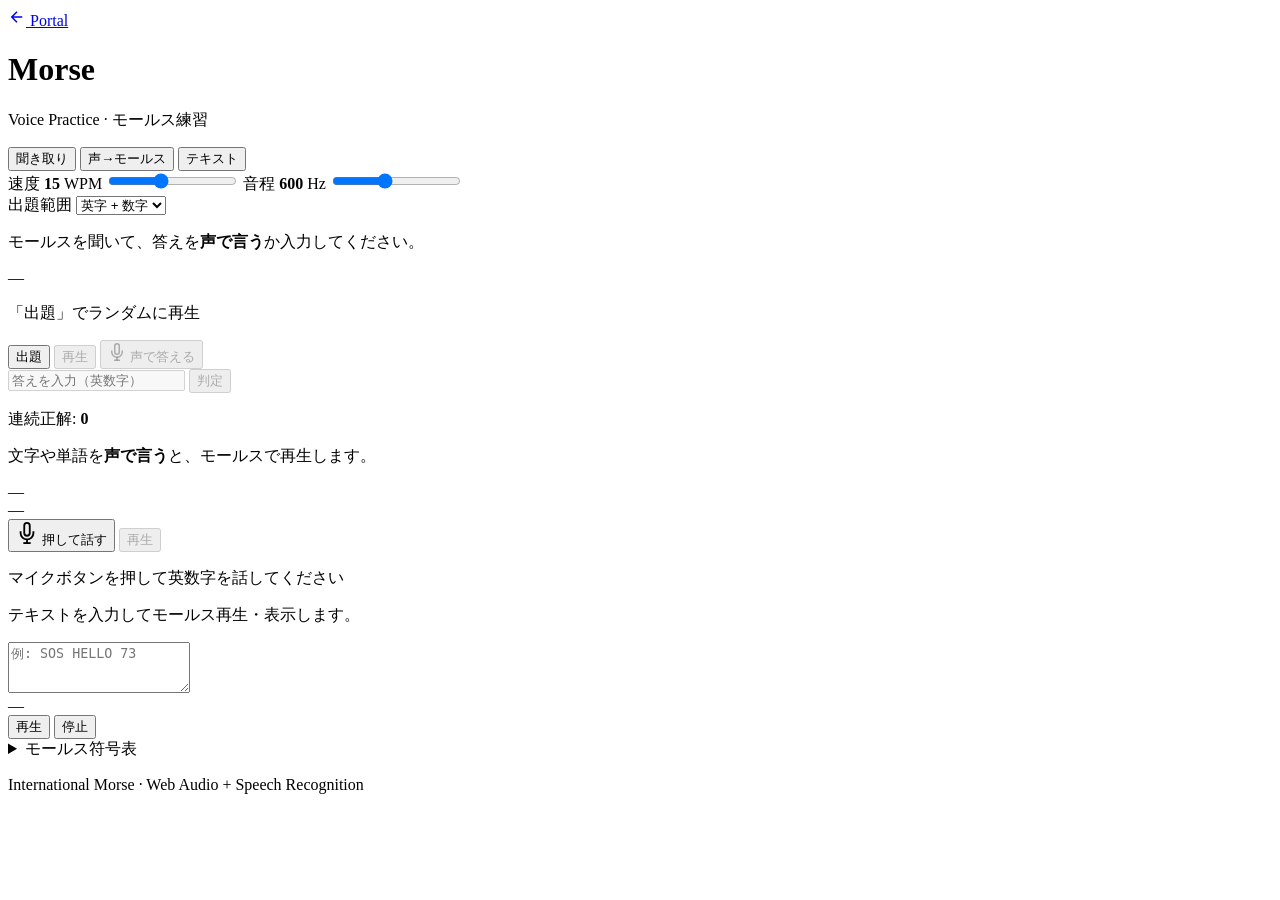
==== reitansai_special/morse/index.html @ 4c762202 "feat: add Morse voice practice site" ====
<!DOCTYPE html>
<html lang="ja">
<head>
  <meta charset="UTF-8">
  <meta name="viewport" content="width=device-width, initial-scale=1.0">
  <title>Morse Voice Practice</title>
  <meta name="description" content="声でモールス信号を練習するサイト">
  <link rel="preconnect" href="https://fonts.googleapis.com">
  <link rel="preconnect" href="https://fonts.gstatic.com" crossorigin>
  <link href="https://fonts.googleapis.com/css2?family=Outfit:wght@300;500;600;700&family=Zen+Kaku+Gothic+New:wght@400;500;700&family=JetBrains+Mono:wght@500;700&display=swap" rel="stylesheet">
  <link rel="stylesheet" href="style.css">
</head>
<body>
  <div class="bg-layer" aria-hidden="true">
    <div class="glow glow-1"></div>
    <div class="glow glow-2"></div>
    <div class="noise"></div>
  </div>

  <main class="app">
    <header class="header">
      <a href="../" class="back-link" aria-label="Portalへ戻る">
        <svg width="18" height="18" viewBox="0 0 24 24" fill="none" stroke="currentColor" stroke-width="2"><path d="M19 12H5M12 19l-7-7 7-7"/></svg>
        <span>Portal</span>
      </a>
      <h1 class="title">Morse</h1>
      <p class="subtitle">Voice Practice · モールス練習</p>
    </header>

    <nav class="tabs" role="tablist" aria-label="練習モード">
      <button type="button" class="tab active" data-mode="listen" role="tab" aria-selected="true">聞き取り</button>
      <button type="button" class="tab" data-mode="speak" role="tab" aria-selected="false">声→モールス</button>
      <button type="button" class="tab" data-mode="text" role="tab" aria-selected="false">テキスト</button>
    </nav>

    <section class="panel settings-panel">
      <div class="settings-row">
        <label class="setting">
          <span>速度 <strong id="wpm-value">15</strong> WPM</span>
          <input type="range" id="wpm" class="slider" min="5" max="30" value="15">
        </label>
        <label class="setting">
          <span>音程 <strong id="freq-value">600</strong> Hz</span>
          <input type="range" id="freq" class="slider" min="400" max="900" value="600" step="10">
        </label>
      </div>
      <div class="settings-row">
        <label class="setting char-set">
          <span>出題範囲</span>
          <select id="charset" class="select">
            <option value="letters">英字 A–Z</option>
            <option value="digits">数字 0–9</option>
            <option value="both" selected>英字 + 数字</option>
            <option value="common">よく使う語</option>
          </select>
        </label>
      </div>
    </section>

    <section class="panel mode-panel" id="panel-listen" data-panel="listen">
      <p class="mode-desc">モールスを聞いて、答えを<strong>声で言う</strong>か入力してください。</p>

      <div class="challenge">
        <div class="morse-visual" id="listen-morse" aria-live="polite">—</div>
        <p class="hint muted" id="listen-hint">「出題」でランダムに再生</p>
      </div>

      <div class="actions">
        <button type="button" id="listen-next" class="btn btn-primary">出題</button>
        <button type="button" id="listen-replay" class="btn btn-secondary" disabled>再生</button>
        <button type="button" id="listen-mic" class="btn btn-voice" disabled>
          <svg width="18" height="18" viewBox="0 0 24 24" fill="none" stroke="currentColor" stroke-width="2"><path d="M12 1a3 3 0 0 0-3 3v8a3 3 0 0 0 6 0V4a3 3 0 0 0-3-3z"/><path d="M19 10v2a7 7 0 0 1-14 0v-2"/><line x1="12" y1="19" x2="12" y2="23"/><line x1="8" y1="23" x2="16" y2="23"/></svg>
          声で答える
        </button>
      </div>

      <div class="answer-row">
        <input type="text" id="listen-input" class="input" placeholder="答えを入力（英数字）" autocomplete="off" maxlength="32" disabled>
        <button type="button" id="listen-check" class="btn btn-secondary" disabled>判定</button>
      </div>

      <p class="feedback" id="listen-feedback" role="status"></p>
      <p class="score muted">連続正解: <strong id="listen-streak">0</strong></p>
    </section>

    <section class="panel mode-panel hidden" id="panel-speak" data-panel="speak">
      <p class="mode-desc">文字や単語を<strong>声で言う</strong>と、モールスで再生します。</p>

      <div class="challenge">
        <div class="heard" id="speak-heard">—</div>
        <div class="morse-visual" id="speak-morse">—</div>
      </div>

      <div class="actions">
        <button type="button" id="speak-mic" class="btn btn-voice btn-lg">
          <svg width="22" height="22" viewBox="0 0 24 24" fill="none" stroke="currentColor" stroke-width="2"><path d="M12 1a3 3 0 0 0-3 3v8a3 3 0 0 0 6 0V4a3 3 0 0 0-3-3z"/><path d="M19 10v2a7 7 0 0 1-14 0v-2"/><line x1="12" y1="19" x2="12" y2="23"/><line x1="8" y1="23" x2="16" y2="23"/></svg>
          押して話す
        </button>
        <button type="button" id="speak-play" class="btn btn-secondary" disabled>再生</button>
      </div>
      <p class="feedback muted" id="speak-status">マイクボタンを押して英数字を話してください</p>
    </section>

    <section class="panel mode-panel hidden" id="panel-text" data-panel="text">
      <p class="mode-desc">テキストを入力してモールス再生・表示します。</p>

      <textarea id="text-input" class="textarea" rows="3" placeholder="例: SOS HELLO 73" maxlength="200"></textarea>
      <div class="morse-visual tall" id="text-morse">—</div>

      <div class="actions">
        <button type="button" id="text-play" class="btn btn-primary">再生</button>
        <button type="button" id="text-stop" class="btn btn-secondary">停止</button>
      </div>
    </section>

    <details class="panel ref-panel">
      <summary>モールス符号表</summary>
      <div class="ref-grid" id="ref-grid"></div>
    </details>

    <footer class="footer">
      <p>International Morse · Web Audio + Speech Recognition</p>
    </footer>
  </main>

  <script src="script.js"></script>
</body>
</html>
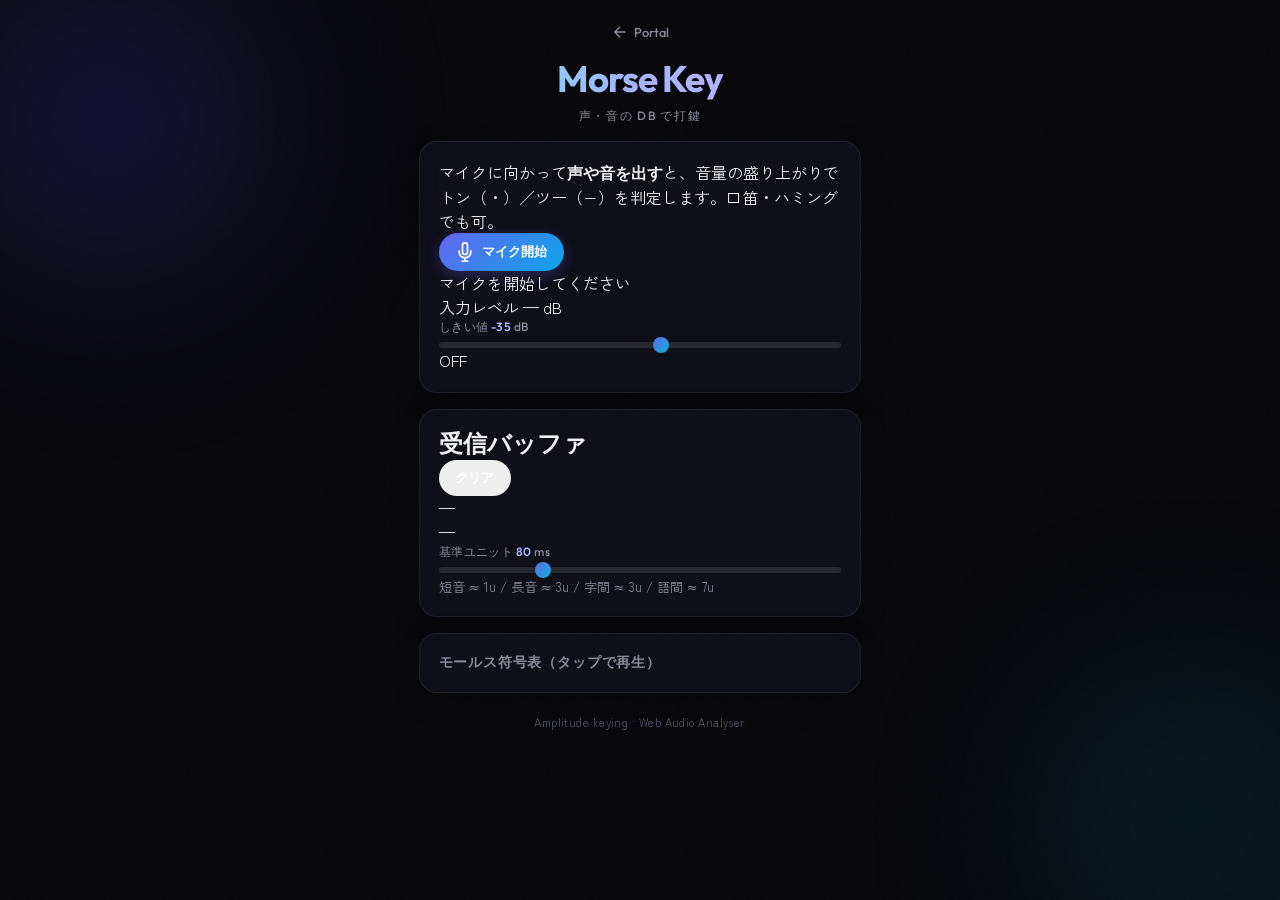
==== commit 74dfb02b: "rewrite: amplitude-based Morse keying (voice dB)" ====
--- a/reitansai_special/morse/index.html
+++ b/reitansai_special/morse/index.html
@@ -3,8 +3,8 @@
 <head>
   <meta charset="UTF-8">
   <meta name="viewport" content="width=device-width, initial-scale=1.0">
-  <title>Morse Voice Practice</title>
-  <meta name="description" content="声でモールス信号を練習するサイト">
+  <title>Morse Key — Voice Amplitude</title>
+  <meta name="description" content="声や音の大きさでモールス信号を打つ練習">
   <link rel="preconnect" href="https://fonts.googleapis.com">
   <link rel="preconnect" href="https://fonts.gstatic.com" crossorigin>
   <link href="https://fonts.googleapis.com/css2?family=Outfit:wght@300;500;600;700&family=Zen+Kaku+Gothic+New:wght@400;500;700&family=JetBrains+Mono:wght@500;700&display=swap" rel="stylesheet">
@@ -23,103 +23,69 @@
         <svg width="18" height="18" viewBox="0 0 24 24" fill="none" stroke="currentColor" stroke-width="2"><path d="M19 12H5M12 19l-7-7 7-7"/></svg>
         <span>Portal</span>
       </a>
-      <h1 class="title">Morse</h1>
-      <p class="subtitle">Voice Practice · モールス練習</p>
+      <h1 class="title">Morse Key</h1>
+      <p class="subtitle">声・音の dB で打鍵</p>
     </header>
 
-    <nav class="tabs" role="tablist" aria-label="練習モード">
-      <button type="button" class="tab active" data-mode="listen" role="tab" aria-selected="true">聞き取り</button>
-      <button type="button" class="tab" data-mode="speak" role="tab" aria-selected="false">声→モールス</button>
-      <button type="button" class="tab" data-mode="text" role="tab" aria-selected="false">テキスト</button>
-    </nav>
+    <section class="panel">
+      <p class="lead">
+        マイクに向かって<strong>声や音を出す</strong>と、音量の盛り上がりで<br>
+        トン（・）／ツー（−）を判定します。口笛・ハミングでも可。
+      </p>
 
-    <section class="panel settings-panel">
-      <div class="settings-row">
+      <button type="button" id="mic-toggle" class="btn btn-primary btn-block" aria-pressed="false">
+        <svg width="20" height="20" viewBox="0 0 24 24" fill="none" stroke="currentColor" stroke-width="2"><path d="M12 1a3 3 0 0 0-3 3v8a3 3 0 0 0 6 0V4a3 3 0 0 0-3-3z"/><path d="M19 10v2a7 7 0 0 1-14 0v-2"/><line x1="12" y1="19" x2="12" y2="23"/><line x1="8" y1="23" x2="16" y2="23"/></svg>
+        <span class="btn-label">マイク開始</span>
+      </button>
+
+      <p class="status" id="status">マイクを開始してください</p>
+
+      <div class="meter-block">
+        <div class="meter-labels">
+          <span>入力レベル</span>
+          <span id="db-readout">— dB</span>
+        </div>
+        <div class="meter-track">
+          <div class="meter-threshold" id="threshold-mark"></div>
+          <div class="meter-fill" id="level-fill"></div>
+        </div>
         <label class="setting">
-          <span>速度 <strong id="wpm-value">15</strong> WPM</span>
-          <input type="range" id="wpm" class="slider" min="5" max="30" value="15">
-        </label>
-        <label class="setting">
-          <span>音程 <strong id="freq-value">600</strong> Hz</span>
-          <input type="range" id="freq" class="slider" min="400" max="900" value="600" step="10">
+          <span>しきい値 <strong id="thresh-value">-35</strong> dB</span>
+          <input type="range" id="thresh" class="slider" min="-60" max="-15" value="-35">
         </label>
       </div>
-      <div class="settings-row">
-        <label class="setting char-set">
-          <span>出題範囲</span>
-          <select id="charset" class="select">
-            <option value="letters">英字 A–Z</option>
-            <option value="digits">数字 0–9</option>
-            <option value="both" selected>英字 + 数字</option>
-            <option value="common">よく使う語</option>
-          </select>
-        </label>
+
+      <div class="key-state" id="key-state">
+        <span class="key-dot" id="key-indicator"></span>
+        <span id="key-label">OFF</span>
       </div>
     </section>
 
-    <section class="panel mode-panel" id="panel-listen" data-panel="listen">
-      <p class="mode-desc">モールスを聞いて、答えを<strong>声で言う</strong>か入力してください。</p>
-
-      <div class="challenge">
-        <div class="morse-visual" id="listen-morse" aria-live="polite">—</div>
-        <p class="hint muted" id="listen-hint">「出題」でランダムに再生</p>
+    <section class="panel">
+      <div class="output-head">
+        <h2 class="panel-title">受信バッファ</h2>
+        <button type="button" id="clear-btn" class="btn btn-ghost">クリア</button>
       </div>
 
-      <div class="actions">
-        <button type="button" id="listen-next" class="btn btn-primary">出題</button>
-        <button type="button" id="listen-replay" class="btn btn-secondary" disabled>再生</button>
-        <button type="button" id="listen-mic" class="btn btn-voice" disabled>
-          <svg width="18" height="18" viewBox="0 0 24 24" fill="none" stroke="currentColor" stroke-width="2"><path d="M12 1a3 3 0 0 0-3 3v8a3 3 0 0 0 6 0V4a3 3 0 0 0-3-3z"/><path d="M19 10v2a7 7 0 0 1-14 0v-2"/><line x1="12" y1="19" x2="12" y2="23"/><line x1="8" y1="23" x2="16" y2="23"/></svg>
-          声で答える
-        </button>
-      </div>
+      <div class="morse-line" id="morse-line" aria-live="polite">—</div>
+      <div class="text-line" id="text-line">—</div>
 
-      <div class="answer-row">
-        <input type="text" id="listen-input" class="input" placeholder="答えを入力（英数字）" autocomplete="off" maxlength="32" disabled>
-        <button type="button" id="listen-check" class="btn btn-secondary" disabled>判定</button>
-      </div>
-
-      <p class="feedback" id="listen-feedback" role="status"></p>
-      <p class="score muted">連続正解: <strong id="listen-streak">0</strong></p>
-    </section>
-
-    <section class="panel mode-panel hidden" id="panel-speak" data-panel="speak">
-      <p class="mode-desc">文字や単語を<strong>声で言う</strong>と、モールスで再生します。</p>
-
-      <div class="challenge">
-        <div class="heard" id="speak-heard">—</div>
-        <div class="morse-visual" id="speak-morse">—</div>
-      </div>
-
-      <div class="actions">
-        <button type="button" id="speak-mic" class="btn btn-voice btn-lg">
-          <svg width="22" height="22" viewBox="0 0 24 24" fill="none" stroke="currentColor" stroke-width="2"><path d="M12 1a3 3 0 0 0-3 3v8a3 3 0 0 0 6 0V4a3 3 0 0 0-3-3z"/><path d="M19 10v2a7 7 0 0 1-14 0v-2"/><line x1="12" y1="19" x2="12" y2="23"/><line x1="8" y1="23" x2="16" y2="23"/></svg>
-          押して話す
-        </button>
-        <button type="button" id="speak-play" class="btn btn-secondary" disabled>再生</button>
-      </div>
-      <p class="feedback muted" id="speak-status">マイクボタンを押して英数字を話してください</p>
-    </section>
-
-    <section class="panel mode-panel hidden" id="panel-text" data-panel="text">
-      <p class="mode-desc">テキストを入力してモールス再生・表示します。</p>
-
-      <textarea id="text-input" class="textarea" rows="3" placeholder="例: SOS HELLO 73" maxlength="200"></textarea>
-      <div class="morse-visual tall" id="text-morse">—</div>
-
-      <div class="actions">
-        <button type="button" id="text-play" class="btn btn-primary">再生</button>
-        <button type="button" id="text-stop" class="btn btn-secondary">停止</button>
+      <div class="timing-row">
+        <label class="setting compact">
+          <span>基準ユニット <strong id="unit-value">80</strong> ms</span>
+          <input type="range" id="unit" class="slider" min="40" max="200" value="80" step="5">
+        </label>
+        <p class="hint muted">短音 ≈ 1u / 長音 ≈ 3u / 字間 ≈ 3u / 語間 ≈ 7u</p>
       </div>
     </section>
 
     <details class="panel ref-panel">
-      <summary>モールス符号表</summary>
+      <summary>モールス符号表（タップで再生）</summary>
       <div class="ref-grid" id="ref-grid"></div>
     </details>
 
     <footer class="footer">
-      <p>International Morse · Web Audio + Speech Recognition</p>
+      <p>Amplitude keying · Web Audio Analyser</p>
     </footer>
   </main>
 
--- a/reitansai_special/morse/style.css
+++ b/reitansai_special/morse/style.css
@@ -0,0 +1,482 @@
+:root {
+  --bg: #07070b;
+  --surface: rgba(18, 18, 28, 0.75);
+  --text: #f0f0f5;
+  --muted: #8b8b9a;
+  --accent: #a5b4fc;
+  --accent-2: #e879f9;
+  --green: #34d399;
+  --red: #f87171;
+  --radius: 18px;
+  --ease: cubic-bezier(0.22, 1, 0.36, 1);
+  --font-display: "Outfit", system-ui, sans-serif;
+  --font-body: "Zen Kaku Gothic New", "Hiragino Sans", system-ui, sans-serif;
+  --font-mono: "JetBrains Mono", ui-monospace, monospace;
+}
+
+*,
+*::before,
+*::after {
+  margin: 0;
+  padding: 0;
+  box-sizing: border-box;
+}
+
+html {
+  font-size: 16px;
+  -webkit-font-smoothing: antialiased;
+}
+
+body {
+  min-height: 100vh;
+  background: var(--bg);
+  color: var(--text);
+  font-family: var(--font-body);
+  overflow-x: hidden;
+}
+
+.bg-layer {
+  position: fixed;
+  inset: 0;
+  z-index: 0;
+  pointer-events: none;
+}
+
+.glow {
+  position: absolute;
+  border-radius: 50%;
+  filter: blur(100px);
+  opacity: 0.38;
+}
+
+.glow-1 {
+  width: min(60vw, 420px);
+  height: min(60vw, 420px);
+  background: radial-gradient(circle, #4f46e5 0%, transparent 70%);
+  top: -10%;
+  left: -8%;
+  animation: drift 22s ease-in-out infinite alternate;
+}
+
+.glow-2 {
+  width: min(50vw, 380px);
+  height: min(50vw, 380px);
+  background: radial-gradient(circle, #0e7490 0%, transparent 70%);
+  bottom: -12%;
+  right: -8%;
+  animation: drift 26s ease-in-out infinite alternate-reverse;
+}
+
+.noise {
+  position: absolute;
+  inset: 0;
+  opacity: 0.03;
+  background-image: url("data:image/svg+xml,%3Csvg viewBox='0 0 256 256' xmlns='http://www.w3.org/2000/svg'%3E%3Cfilter id='n'%3E%3CfeTurbulence type='fractalNoise' baseFrequency='0.85' numOctaves='4' stitchTiles='stitch'/%3E%3C/filter%3E%3Crect width='100%25' height='100%25' filter='url(%23n)'/%3E%3C/svg%3E");
+  background-size: 180px;
+}
+
+@keyframes drift {
+  0% { transform: translate(0, 0) scale(1); }
+  100% { transform: translate(24px, 20px) scale(1.05); }
+}
+
+.app {
+  position: relative;
+  z-index: 1;
+  max-width: 480px;
+  margin: 0 auto;
+  padding: 1.4rem 1.2rem 3rem;
+  display: flex;
+  flex-direction: column;
+  gap: 1rem;
+}
+
+.header { text-align: center; }
+
+.back-link {
+  display: inline-flex;
+  align-items: center;
+  gap: 0.35rem;
+  font-family: var(--font-display);
+  font-size: 0.8rem;
+  font-weight: 500;
+  color: var(--muted);
+  text-decoration: none;
+  margin-bottom: 0.85rem;
+  transition: color 0.2s;
+}
+
+.back-link:hover { color: var(--text); }
+
+.title {
+  font-family: var(--font-display);
+  font-weight: 700;
+  font-size: clamp(1.85rem, 6vw, 2.3rem);
+  letter-spacing: -0.03em;
+  background: linear-gradient(120deg, #67e8f9 0%, #a5b4fc 50%, #c4b5fd 100%);
+  -webkit-background-clip: text;
+  background-clip: text;
+  color: transparent;
+}
+
+.subtitle {
+  font-family: var(--font-display);
+  font-size: 0.75rem;
+  font-weight: 500;
+  letter-spacing: 0.14em;
+  text-transform: uppercase;
+  color: var(--muted);
+  margin-top: 0.35rem;
+}
+
+.tabs {
+  display: flex;
+  gap: 0.35rem;
+  background: rgba(255, 255, 255, 0.04);
+  border-radius: 999px;
+  padding: 0.3rem;
+  border: 1px solid rgba(255, 255, 255, 0.06);
+}
+
+.tab {
+  flex: 1;
+  font-family: var(--font-display);
+  font-size: 0.78rem;
+  font-weight: 600;
+  padding: 0.55rem 0.4rem;
+  border: none;
+  border-radius: 999px;
+  background: transparent;
+  color: var(--muted);
+  cursor: pointer;
+  transition: background 0.2s, color 0.2s;
+}
+
+.tab.active {
+  background: linear-gradient(135deg, rgba(99, 102, 241, 0.45), rgba(14, 116, 144, 0.45));
+  color: #fff;
+}
+
+.tab:hover:not(.active) { color: var(--text); }
+
+.panel {
+  background: var(--surface);
+  backdrop-filter: blur(14px);
+  -webkit-backdrop-filter: blur(14px);
+  border-radius: var(--radius);
+  border: 1px solid rgba(255, 255, 255, 0.07);
+  padding: 1.15rem 1.15rem 1.25rem;
+  box-shadow: 0 8px 28px rgba(0, 0, 0, 0.22);
+}
+
+.panel.hidden { display: none; }
+
+.mode-desc {
+  font-size: 0.88rem;
+  color: var(--muted);
+  line-height: 1.6;
+  margin-bottom: 1rem;
+  text-align: center;
+}
+
+.mode-desc strong { color: var(--text); }
+
+.settings-row {
+  display: flex;
+  flex-direction: column;
+  gap: 0.85rem;
+}
+
+.settings-row + .settings-row { margin-top: 0.85rem; }
+
+.setting {
+  display: flex;
+  flex-direction: column;
+  gap: 0.4rem;
+  font-family: var(--font-display);
+  font-size: 0.75rem;
+  font-weight: 500;
+  letter-spacing: 0.04em;
+  color: var(--muted);
+}
+
+.setting strong {
+  color: var(--accent);
+  font-weight: 600;
+}
+
+.slider {
+  -webkit-appearance: none;
+  appearance: none;
+  width: 100%;
+  height: 6px;
+  background: rgba(255, 255, 255, 0.1);
+  border-radius: 999px;
+  outline: none;
+  cursor: pointer;
+}
+
+.slider::-webkit-slider-thumb {
+  -webkit-appearance: none;
+  width: 16px;
+  height: 16px;
+  background: linear-gradient(135deg, #6366f1, #06b6d4);
+  border-radius: 50%;
+  cursor: pointer;
+}
+
+.slider::-moz-range-thumb {
+  width: 16px;
+  height: 16px;
+  border: none;
+  background: linear-gradient(135deg, #6366f1, #06b6d4);
+  border-radius: 50%;
+  cursor: pointer;
+}
+
+.select {
+  appearance: none;
+  background: rgba(255, 255, 255, 0.06);
+  border: 1px solid rgba(255, 255, 255, 0.1);
+  border-radius: 10px;
+  color: var(--text);
+  font-family: var(--font-display);
+  font-size: 0.9rem;
+  font-weight: 600;
+  padding: 0.55rem 2rem 0.55rem 0.8rem;
+  cursor: pointer;
+  background-image: url("data:image/svg+xml,%3Csvg xmlns='http://www.w3.org/2000/svg' width='12' height='12' viewBox='0 0 24 24' fill='none' stroke='%238b8b9a' stroke-width='2.5'%3E%3Cpath d='M6 9l6 6 6-6'/%3E%3C/svg%3E");
+  background-repeat: no-repeat;
+  background-position: right 0.7rem center;
+}
+
+.select option {
+  background: #12121c;
+  color: var(--text);
+}
+
+.challenge {
+  text-align: center;
+  margin-bottom: 1.1rem;
+}
+
+.morse-visual {
+  font-family: var(--font-mono);
+  font-size: clamp(1.4rem, 5vw, 1.85rem);
+  font-weight: 700;
+  letter-spacing: 0.12em;
+  line-height: 1.45;
+  color: var(--accent);
+  min-height: 2.2em;
+  word-break: break-all;
+  padding: 0.5rem 0;
+}
+
+.morse-visual.tall {
+  min-height: 3.2em;
+  font-size: 1.15rem;
+  text-align: left;
+  margin: 0.75rem 0;
+}
+
+.heard {
+  font-family: var(--font-display);
+  font-size: 2rem;
+  font-weight: 700;
+  letter-spacing: 0.06em;
+  margin-bottom: 0.35rem;
+  text-transform: uppercase;
+}
+
+.muted {
+  color: var(--muted);
+  font-size: 0.82rem;
+}
+
+.hint { margin-top: 0.25rem; }
+
+.actions {
+  display: flex;
+  flex-wrap: wrap;
+  gap: 0.5rem;
+  justify-content: center;
+  margin-bottom: 0.9rem;
+}
+
+.btn {
+  display: inline-flex;
+  align-items: center;
+  justify-content: center;
+  gap: 0.4rem;
+  font-family: var(--font-display);
+  font-size: 0.82rem;
+  font-weight: 600;
+  padding: 0.55rem 1.05rem;
+  border-radius: 999px;
+  border: none;
+  cursor: pointer;
+  transition: background 0.2s, transform 0.15s, box-shadow 0.2s;
+  color: #fff;
+  user-select: none;
+}
+
+.btn:active:not(:disabled) { transform: scale(0.97); }
+.btn:disabled { opacity: 0.4; cursor: not-allowed; }
+
+.btn-primary {
+  background: linear-gradient(135deg, #6366f1, #0ea5e9);
+  box-shadow: 0 4px 14px rgba(99, 102, 241, 0.3);
+}
+
+.btn-secondary {
+  background: rgba(255, 255, 255, 0.08);
+  border: 1px solid rgba(255, 255, 255, 0.1);
+  color: var(--text);
+}
+
+.btn-voice {
+  background: linear-gradient(135deg, #0d9488, #0891b2);
+  box-shadow: 0 4px 14px rgba(13, 148, 136, 0.3);
+}
+
+.btn-voice.listening {
+  background: linear-gradient(135deg, #ef4444, #f97316);
+  animation: pulse 1.2s ease-in-out infinite;
+}
+
+.btn-lg {
+  padding: 0.85rem 1.4rem;
+  font-size: 0.95rem;
+  width: 100%;
+  max-width: 280px;
+}
+
+@keyframes pulse {
+  0%, 100% { box-shadow: 0 0 0 0 rgba(239, 68, 68, 0.4); }
+  50% { box-shadow: 0 0 0 10px rgba(239, 68, 68, 0); }
+}
+
+.answer-row {
+  display: flex;
+  gap: 0.5rem;
+  margin-bottom: 0.75rem;
+}
+
+.input {
+  flex: 1;
+  background: rgba(255, 255, 255, 0.06);
+  border: 1px solid rgba(255, 255, 255, 0.1);
+  border-radius: 12px;
+  color: var(--text);
+  font-family: var(--font-display);
+  font-size: 1rem;
+  font-weight: 600;
+  letter-spacing: 0.06em;
+  text-transform: uppercase;
+  padding: 0.65rem 0.9rem;
+  outline: none;
+}
+
+.input:focus { border-color: rgba(165, 180, 252, 0.45); }
+
+.textarea {
+  width: 100%;
+  background: rgba(255, 255, 255, 0.06);
+  border: 1px solid rgba(255, 255, 255, 0.1);
+  border-radius: 12px;
+  color: var(--text);
+  font-family: var(--font-display);
+  font-size: 1rem;
+  padding: 0.75rem 0.9rem;
+  resize: vertical;
+  outline: none;
+  min-height: 80px;
+}
+
+.textarea:focus { border-color: rgba(165, 180, 252, 0.45); }
+
+.feedback {
+  text-align: center;
+  font-size: 0.9rem;
+  font-weight: 500;
+  min-height: 1.4em;
+  margin-bottom: 0.35rem;
+}
+
+.feedback.ok { color: var(--green); }
+.feedback.ng { color: var(--red); }
+
+.score { text-align: center; }
+.score strong {
+  color: var(--text);
+  font-family: var(--font-display);
+}
+
+.ref-panel summary {
+  font-family: var(--font-display);
+  font-size: 0.85rem;
+  font-weight: 600;
+  letter-spacing: 0.06em;
+  color: var(--muted);
+  cursor: pointer;
+  list-style: none;
+}
+
+.ref-panel summary::-webkit-details-marker { display: none; }
+
+.ref-panel[open] summary {
+  margin-bottom: 0.85rem;
+  color: var(--text);
+}
+
+.ref-grid {
+  display: grid;
+  grid-template-columns: repeat(auto-fill, minmax(72px, 1fr));
+  gap: 0.4rem;
+}
+
+.ref-item {
+  background: rgba(255, 255, 255, 0.04);
+  border-radius: 10px;
+  padding: 0.45rem 0.3rem;
+  text-align: center;
+  cursor: pointer;
+  transition: background 0.15s;
+  border: 1px solid transparent;
+}
+
+.ref-item:hover {
+  background: rgba(255, 255, 255, 0.09);
+  border-color: rgba(165, 180, 252, 0.25);
+}
+
+.ref-char {
+  display: block;
+  font-family: var(--font-display);
+  font-weight: 700;
+  font-size: 0.95rem;
+}
+
+.ref-code {
+  display: block;
+  font-family: var(--font-mono);
+  font-size: 0.7rem;
+  color: var(--muted);
+  letter-spacing: 0.08em;
+  margin-top: 0.15rem;
+}
+
+.footer {
+  text-align: center;
+  font-size: 0.7rem;
+  color: #55556a;
+  letter-spacing: 0.04em;
+  padding-top: 0.35rem;
+}
+
+@media (prefers-reduced-motion: reduce) {
+  .glow,
+  .btn-voice.listening {
+    animation: none;
+  }
+}
